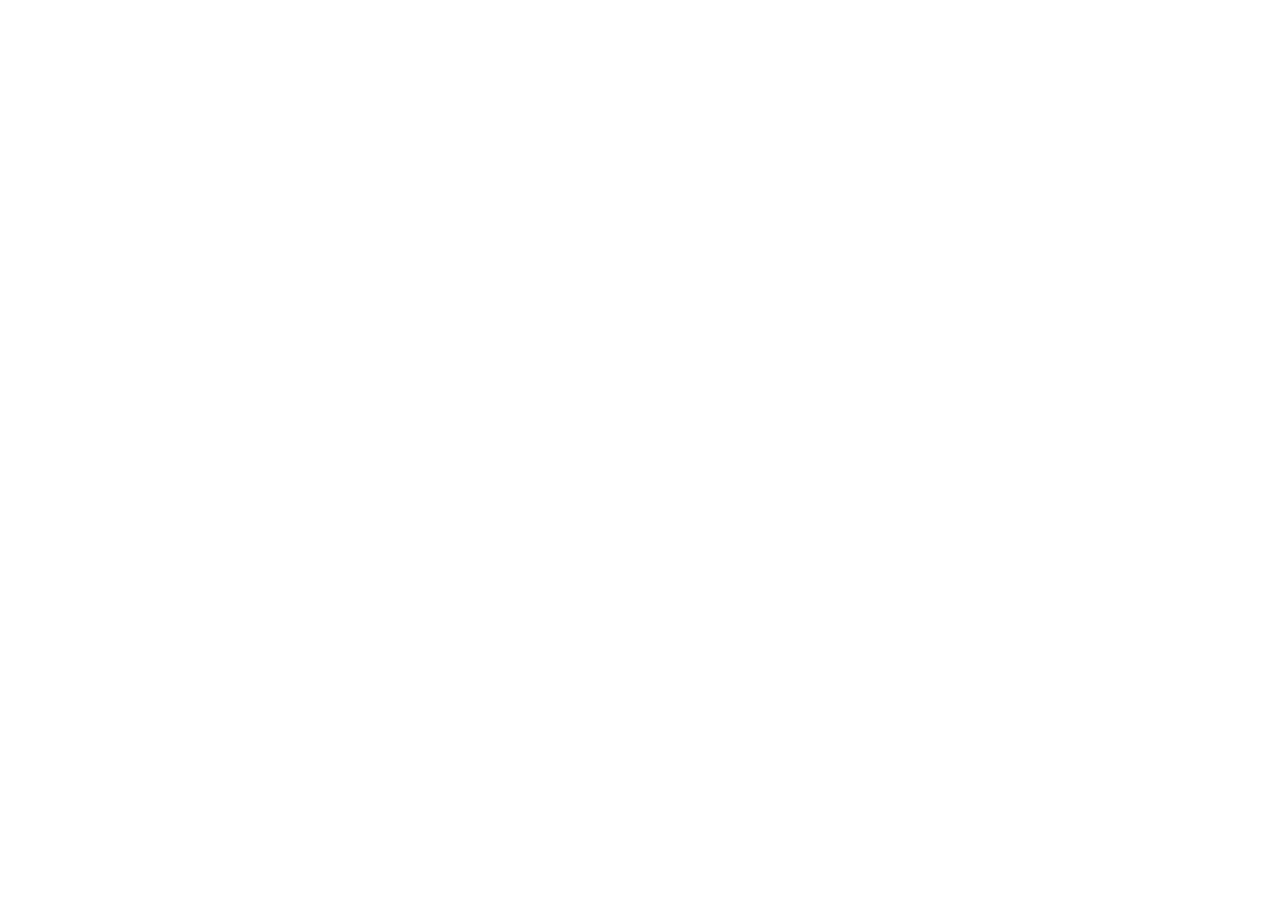
==== index.html @ e140a738 "Deploy index.html" ====
<!doctype html>
<html lang="zh-CN">
  <head>
    <meta charset="UTF-8" />
    <meta name="viewport" content="width=device-width, initial-scale=1.0, viewport-fit=cover" />
    <meta name="theme-color" content="#F5F1E8" />
    <meta name="description" content="个人体重、饮食和热量记录工具" />
    <title>减肥 AI 助手</title>
    <script type="module" crossorigin src="/assets/index-DRmMZSDE.js"></script>
    <link rel="stylesheet" crossorigin href="/assets/index-wBagT-qi.css">
  <link rel="manifest" href="/manifest.webmanifest"></head>
  <body>
    <div id="root"></div>
  </body>
</html>
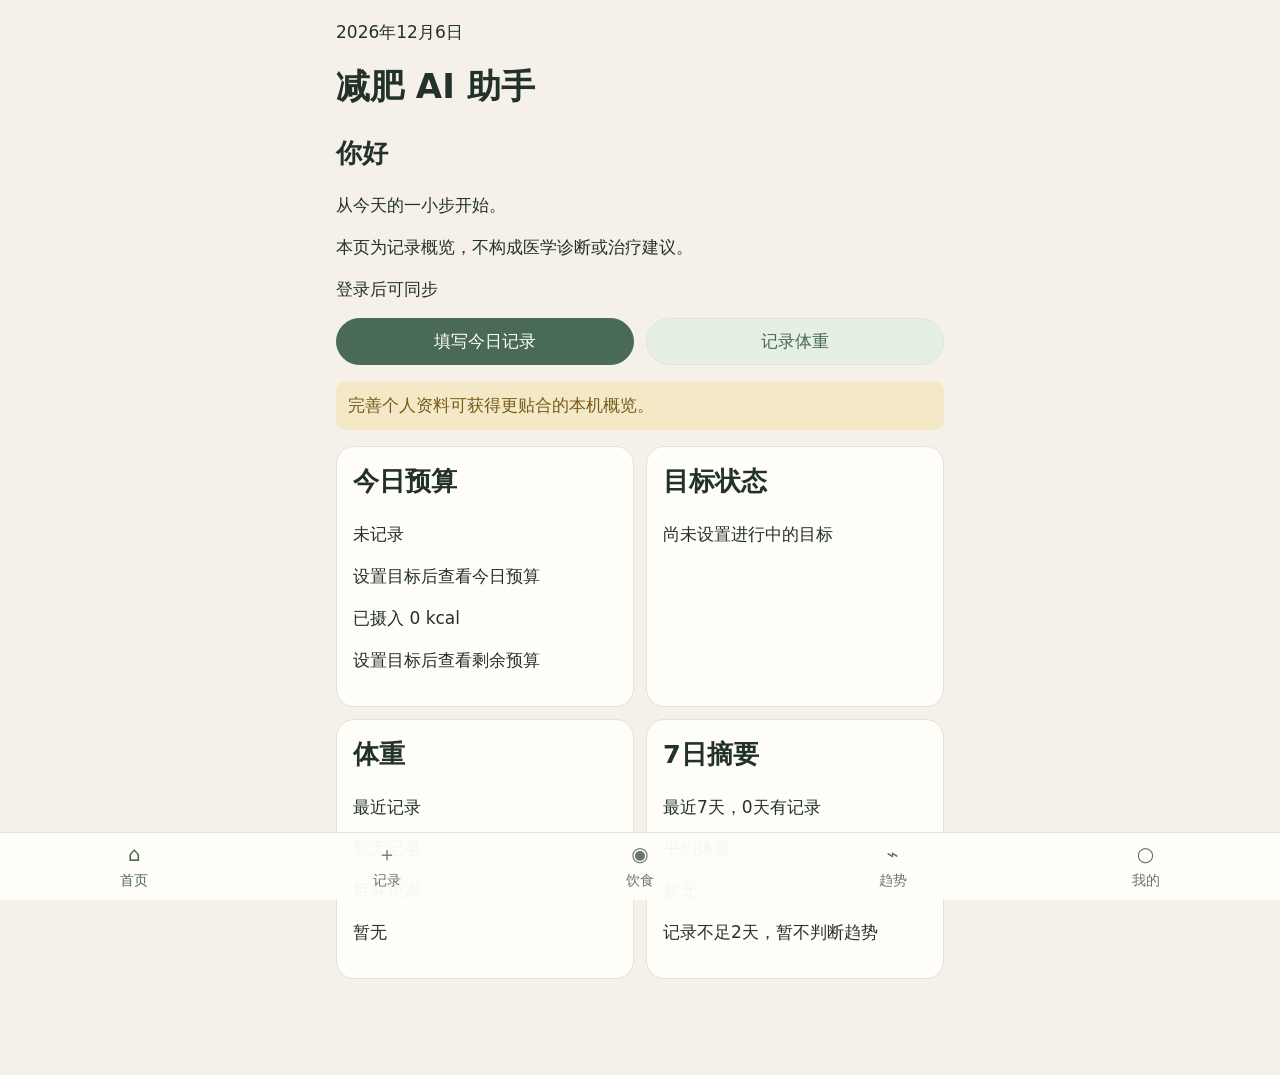
==== commit 50f0d766: "deploy: automatic sync safeguards" ====
--- a/index.html
+++ b/index.html
@@ -6,7 +6,7 @@
     <meta name="theme-color" content="#F5F1E8" />
     <meta name="description" content="个人体重、饮食和热量记录工具" />
     <title>减肥 AI 助手</title>
-    <script type="module" crossorigin src="/assets/index-DRmMZSDE.js"></script>
+    <script type="module" crossorigin src="/assets/index-3kQUhAgW.js"></script>
     <link rel="stylesheet" crossorigin href="/assets/index-wBagT-qi.css">
   <link rel="manifest" href="/manifest.webmanifest"></head>
   <body>
--- a/assets/index-wBagT-qi.css
+++ b/assets/index-wBagT-qi.css
@@ -0,0 +1 @@
+:root{--lightningcss-light:initial;--lightningcss-dark: ;color-scheme:light;--color-canvas:#f5f1e8;--color-surface:#fffdf8;--color-text:#223129;--color-muted:#69756d;--color-primary:#496a54;--color-primary-soft:#e6efe4;--color-warning:#9a6a16;--color-warning-soft:#f5e8c7;--color-danger:#a63d36;--color-border:#dee4dc;--radius-sm:10px;--radius-md:18px;--radius-pill:999px;--space-1:4px;--space-2:8px;--space-3:12px;--space-4:16px;--space-5:20px;--space-6:24px;--tap-size:44px;font-family:system-ui,-apple-system,BlinkMacSystemFont,Segoe UI,Microsoft YaHei,sans-serif}*{box-sizing:border-box}html{background:var(--color-canvas)}body{color:var(--color-text);background:var(--color-canvas);margin:0;font-size:17px;line-height:1.47}button,input,select,textarea{font:inherit}button,a{-webkit-tap-highlight-color:transparent}:focus-visible{outline:3px solid var(--color-primary);outline-offset:3px}.page{width:min(100%,640px);padding-top:calc(var(--space-5) + env(safe-area-inset-top));padding-right:max(var(--space-4), env(safe-area-inset-right));padding-bottom:max(96px, calc(80px + env(safe-area-inset-bottom)));padding-left:max(var(--space-4), env(safe-area-inset-left));margin:0 auto}.card{padding:var(--space-4);border:1px solid var(--color-border);border-radius:var(--radius-md);background:var(--color-surface)}.field{gap:var(--space-2);display:grid}.field input,.field select,.field textarea{min-height:var(--tap-size);border:1px solid var(--color-border);border-radius:var(--radius-sm);background:var(--color-surface);color:var(--color-text);padding:10px 12px}.error{color:var(--color-danger);font-size:14px}.primary-button{min-height:var(--tap-size);border-radius:var(--radius-pill);background:var(--color-primary);color:#fff;cursor:pointer;border:0;padding:10px 18px}.bottom-nav{z-index:20;min-height:68px;padding:6px max(8px, env(safe-area-inset-right)) max(8px, env(safe-area-inset-bottom)) max(8px, env(safe-area-inset-left));border-top:1px solid var(--color-border);background:color-mix(in srgb, var(--color-surface) 96%, transparent);grid-template-columns:repeat(5,1fr);display:grid;position:fixed;bottom:0;left:0;right:0}.bottom-nav__item{min-width:var(--tap-size);min-height:var(--tap-size);color:var(--color-muted);align-content:center;place-items:center;text-decoration:none;display:grid}.bottom-nav__item span{font-size:20px}.bottom-nav__item.is-active{color:var(--color-primary)}@media (prefers-reduced-motion:reduce){*,:before,:after{scroll-behavior:auto!important;transition-duration:.01ms!important;animation-duration:.01ms!important}}.form-stack{gap:var(--space-4);display:grid}.me-page__header{margin-bottom:var(--space-5)}.me-page__header h1{margin:0 0 var(--space-2);letter-spacing:-.04em}.me-page__header p{color:color-mix(in srgb, var(--color-muted) 75%, var(--color-text));margin:0}.me-stack{gap:var(--space-3);display:grid}.me-card{min-height:var(--tap-size);padding:var(--space-4);border:1px solid var(--color-border);border-radius:var(--radius-md);color:var(--color-text);background:var(--color-surface);text-decoration:none;transition:border-color .16s,transform .16s;display:block}.me-card__row{align-items:center;gap:var(--space-3);display:flex}.me-card__icon{width:42px;height:42px;color:var(--color-primary);background:var(--color-primary-soft);border-radius:12px;flex:0 0 42px;place-items:center;font-size:18px;font-weight:600;display:grid}.me-card__content{flex:1;gap:2px;min-width:0;display:grid}.me-card__content h2{margin:0;font-size:17px;font-weight:600}.me-card__content>p,.me-progress__meta{color:color-mix(in srgb, var(--color-muted) 75%, var(--color-text));margin:0}.me-card__chevron{color:var(--color-muted);font-size:28px;line-height:1}.me-badge{border-radius:var(--radius-pill);color:var(--color-primary);background:var(--color-primary-soft);white-space:nowrap;justify-self:start;padding:4px 9px;font-size:13px}.me-badge.is-muted{color:color-mix(in srgb, var(--color-muted) 75%, var(--color-text));background:var(--color-canvas)}.me-progress-wrap{margin-top:var(--space-3);gap:2px;display:grid}.me-progress{border-radius:var(--radius-pill);background:var(--color-primary-soft);height:7px;overflow:hidden}.me-progress span{background:var(--color-primary);height:100%;display:block}.me-progress__meta{justify-content:space-between;gap:var(--space-3);flex-wrap:wrap;display:flex}.me-card__fallback{margin-top:var(--space-3)}.me-notice{margin:0 0 var(--space-4);padding:var(--space-3);border-radius:var(--radius-sm);color:color-mix(in srgb, var(--color-warning) 75%, var(--color-text));background:var(--color-warning-soft)}@media (hover:hover) and (pointer:fine){.me-card:hover{border-color:var(--color-primary);transform:translateY(-1px)}}@media (prefers-reduced-motion:reduce){.me-card{transition:none}.me-card:hover{transform:none}}@media (width<=360px){.me-card{padding:var(--space-3)}.me-card__icon{flex-basis:38px;width:38px;height:38px}.me-progress__meta{font-size:13px}}fieldset{border:0;min-inline-size:0;margin:0;padding:0}button,.button{min-height:var(--tap-size);border:1px solid var(--color-border);border-radius:var(--radius-pill);color:var(--color-text);background:var(--color-surface);cursor:pointer;padding:10px 14px}button:disabled{cursor:not-allowed;opacity:.58}.button{text-align:center;justify-content:center;align-items:center;text-decoration:none;display:inline-flex}.button--primary{border-color:var(--color-primary);color:#fff;background:var(--color-primary)}.button--secondary{color:var(--color-primary);background:var(--color-primary-soft)}[role=status],[role=alert]{overflow-wrap:anywhere}.sync-setup-guide,.sync-setup-guide *{overflow-wrap:anywhere;word-break:break-word;min-width:0;max-width:100%}.sync-setup-guide code{white-space:normal}.page svg{max-width:100%;display:block}.dashboard-page,.records-page,.weight-page{gap:var(--space-4);display:grid}.dashboard-page__header>*{margin-top:0}.dashboard-page__header>:last-child{margin-bottom:0}.dashboard-actions,.dashboard-grid{gap:var(--space-3);grid-template-columns:repeat(2,minmax(0,1fr));display:grid}.dashboard-card{overflow-wrap:anywhere;min-width:0;margin:0}a.dashboard-card{color:var(--color-text);text-decoration:none}.dashboard-card h2,.dashboard-card p{margin-top:0}.dashboard-card__heading{justify-content:space-between;align-items:flex-start;gap:var(--space-2);flex-wrap:wrap;display:flex}.dashboard-card__heading button{white-space:normal;max-width:100%;padding-inline:10px}.dashboard-card [role=progressbar]{border-radius:var(--radius-pill);background:var(--color-primary-soft);height:7px;overflow:hidden}.dashboard-card [role=progressbar] span{background:var(--color-primary);height:100%;display:block}.dashboard-notice{padding:var(--space-3);border-radius:var(--radius-sm);color:color-mix(in srgb, var(--color-warning) 72%, var(--color-text));background:var(--color-warning-soft);margin:0}.form-fields,.form-actions,.weight-page fieldset{gap:var(--space-3);display:grid}.form-actions>*,.weight-page fieldset>*,.records-page button,.weight-page button{min-width:0;max-width:100%}.records-page .card,.weight-page .card{min-width:0}.weight-history{gap:var(--space-3);margin:0;padding:0;list-style:none;display:grid}.weight-history>li{min-width:0;padding-top:var(--space-3);border-top:1px solid var(--color-border);overflow-wrap:anywhere}.weight-history>li:first-child{border-top:0;padding-top:0}.weight-history>li>div{gap:var(--space-2);flex-wrap:wrap;display:flex}.weight-history .field{flex:100%}@media (hover:hover) and (pointer:fine){.dashboard-card:hover,.button:hover{border-color:var(--color-primary)}}@media (width<=360px){.dashboard-page,.records-page,.weight-page{gap:var(--space-3)}.dashboard-grid,.dashboard-actions{gap:var(--space-2)}.dashboard-card{padding:var(--space-3);font-size:15px}.dashboard-card h2{font-size:17px}}.trends-page{gap:var(--space-3);grid-template-columns:repeat(2,minmax(0,1fr));display:grid}.trends-page>*{min-width:0}.trends-page>h1{letter-spacing:-.04em;grid-column:1/-1;margin:0;font-size:30px;line-height:1.15}.trends-page>[role=group]{gap:var(--space-2);grid-column:1/-1;grid-template-columns:repeat(3,minmax(0,1fr));display:grid}.trends-page>[role=group] button{min-width:0;min-height:var(--tap-size);padding-inline:var(--space-2);color:var(--color-muted);background:var(--color-surface)}.trends-page>[role=group] button[aria-pressed=true],.trends-page>[role=group] button.is-active{border-color:var(--color-primary);color:#fff;background:var(--color-primary)}.trends-page>[role=status],.trend-summary-grid,.trends-page>.trend-chart,.trends-page>.trend-empty,.trends-page>.trend-source-error{grid-column:1/-1}.trends-page>[role=status]{color:var(--color-muted);margin:0}.trend-summary-grid{gap:var(--space-2);grid-template-columns:repeat(3,minmax(0,1fr));min-width:0;display:grid}.trend-summary-card{min-width:0;padding:var(--space-3);overflow-wrap:anywhere}.trend-summary-card h2{margin:0 0 var(--space-1);font-size:14px;line-height:1.3}.trend-summary-card p{margin:0;font-size:18px;font-weight:600;line-height:1.3}.trend-chart{min-width:0;overflow:hidden}.trend-chart>h2,.trend-bmi>h2,.trend-goal>h2{margin:0 0 var(--space-2);font-size:19px;line-height:1.3}.trend-chart>p,.trend-bmi>p,.trend-goal>p,.trend-empty>p,.trend-source-error>p{margin:0 0 var(--space-2)}.trend-chart>:last-child,.trend-bmi>:last-child,.trend-goal>:last-child,.trend-empty>:last-child,.trend-source-error>:last-child{margin-bottom:0}.weight-trend-chart,.weight-trend-chart__graphic{width:100%;min-width:0}.weight-trend-chart__line--moving-average{fill:none;stroke:var(--color-primary);stroke-width:3px;stroke-linecap:round;stroke-linejoin:round}.weight-trend-chart__point--actual{fill:var(--color-primary-soft);stroke:var(--color-primary);stroke-width:2px}.weight-trend-chart__point--moving-average{fill:var(--color-primary);stroke:var(--color-surface);stroke-width:2px}.weight-trend-chart__description{margin:var(--space-2) 0 0;color:var(--color-muted);overflow-wrap:anywhere;font-size:14px}.trends-page>.trend-bmi{grid-column:1}.trends-page>.trend-goal{grid-column:2}.trend-bmi,.trend-goal{overflow-wrap:anywhere;min-width:0}.trend-goal [role=progressbar]{height:7px;margin:var(--space-2) 0;border-radius:var(--radius-pill);background:var(--color-primary-soft);overflow:hidden}.trend-goal [role=progressbar] span{background:var(--color-primary);height:100%;display:block}.trend-bmi a,.trend-goal a,.trend-empty a,.trend-source-error a{min-height:var(--tap-size);color:var(--color-primary);text-underline-offset:3px;align-items:center;text-decoration:underline;display:inline-flex}.trend-empty{color:color-mix(in srgb, var(--color-muted) 75%, var(--color-text))}.trend-source-error{color:color-mix(in srgb, var(--color-warning) 72%, var(--color-text));background:var(--color-warning-soft)}@media (width<=360px){.trends-page{gap:var(--space-3);grid-template-columns:minmax(0,1fr)}.trends-page>.trend-bmi,.trends-page>.trend-goal{grid-column:1/-1}.trend-summary-card{padding:var(--space-2);font-size:14px}.trend-summary-card h2{font-size:13px}.trend-summary-card p{font-size:14px}.trend-chart,.trend-bmi,.trend-goal,.trend-empty,.trend-source-error{padding:var(--space-3)}}.meals-page{gap:var(--space-4);display:grid}.meal-summary-grid{gap:var(--space-2);grid-template-columns:repeat(3,minmax(0,1fr));display:grid}.meal-summary-grid>p{overflow-wrap:anywhere;margin:0}.meal-group-list,.meal-entry-list{gap:var(--space-3);display:grid}.meal-entry-list{margin:0;padding:0;list-style:none}.meal-entry-card,.meal-draft-card{overflow-wrap:anywhere;min-width:0}.meal-entry-card{padding-top:var(--space-3);border-top:1px solid var(--color-border)}.meal-entry-card:first-child{border-top:0;padding-top:0}.meal-entry-card>div{justify-content:space-between;gap:var(--space-2);flex-wrap:wrap;display:flex}.meal-photo-preview{border-radius:var(--radius-lg);max-width:100%}@media (width<=360px){.meal-summary-grid{grid-template-columns:minmax(0,1fr)}}
